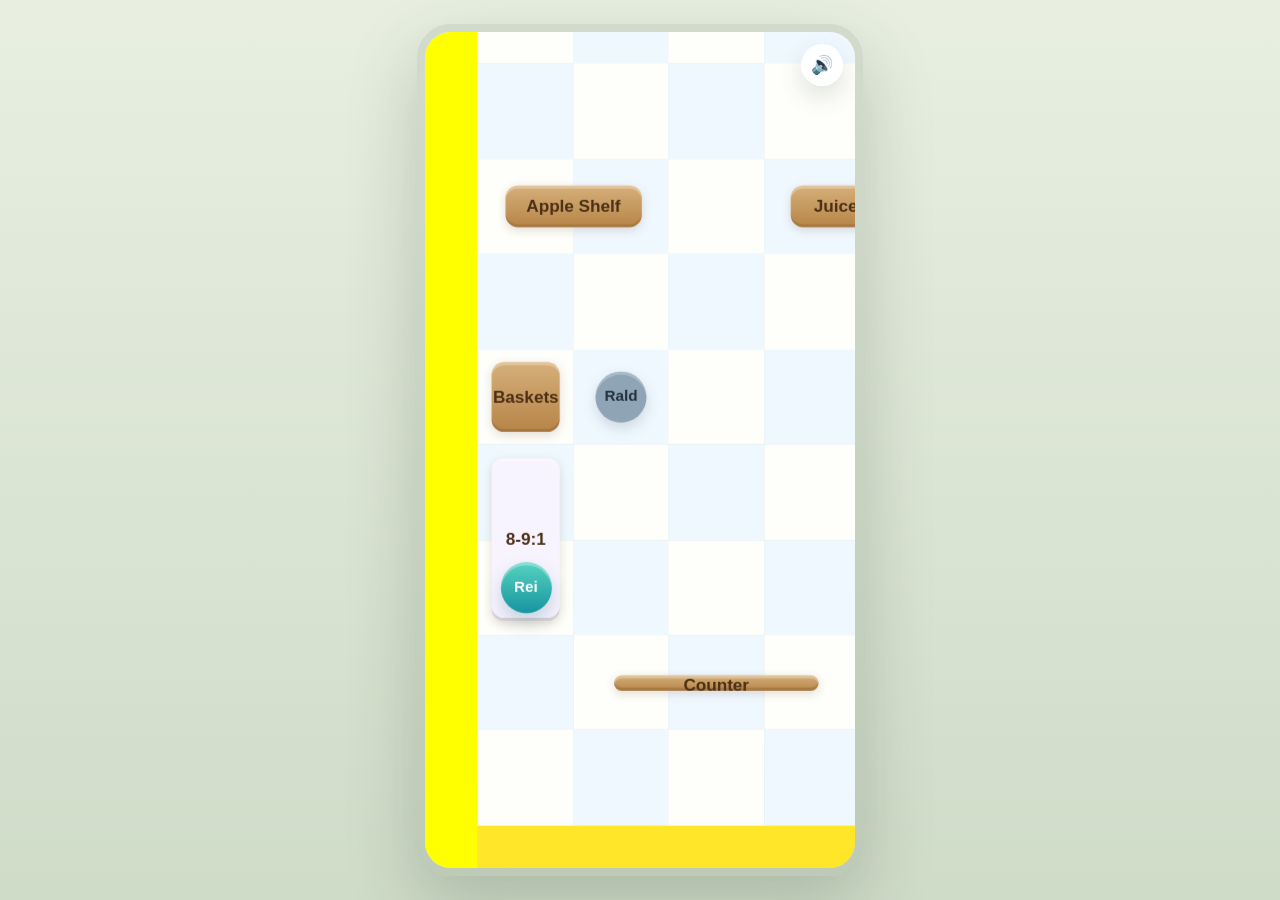
==== index.html @ 33009eb3 "First commit" ====
<!DOCTYPE html>
<html lang="en">
<head>
  <meta charset="UTF-8">
  <meta name="viewport" content="width=device-width, initial-scale=1.0, viewport-fit=cover">
  <title>Mobile Puzzle Board Prototype</title>
  <link rel="stylesheet" href="style.css">
</head>
<body>
  <audio id="bg-music" src="bg_music/bg.mp3" loop preload="auto" aria-hidden="true"></audio>
  <main class="app-shell">
    <section class="phone-frame" aria-label="Portrait game board">
      <div class="game-screen">
        <button id="bg-music-toggle" class="bg-music-toggle" type="button" aria-label="Mute background music" aria-pressed="false">
          <span class="bg-music-toggle-icon" aria-hidden="true">🔊</span>
        </button>
        <section class="board-stage" aria-label="Puzzle board layout">
          <div class="board-shell">
            <div id="board-camera" class="board-camera">
              <div id="board-world" class="board-world">
                <div class="top-gap board-top-decoration" aria-hidden="true">
                  <img class="board-top-image" src="img/Top_1.png" alt="">
                </div>
                <div class="side-gap board-left-decoration" aria-hidden="true">
                  <div class="test-yellow-box"></div>
                  <img class="board-decoration-image" src="img/Window_(hd).png" alt="">
                </div>
                <div class="path-wrap">
                  <div id="grid" class="game-grid" role="grid" aria-label="Centered tiled walkway"></div>
                  <div id="glow-layer" class="glow-layer" aria-hidden="true">
                    <div id="tile-glow" class="tile-glow"></div>
                  </div>
                  <div id="asset-layer" class="asset-layer" aria-hidden="true"></div>
                  <div id="player-layer" class="player-layer" aria-hidden="true">
                    <div id="player" class="player-placeholder">
                      <div id="cleaning-progress-wrap" class="cleaning-progress-wrap" hidden>
                        <div class="progress-bar-bg">
                          <div id="progress-bar-fill" class="progress-bar-fill"></div>
                        </div>
                        <span class="progress-text">Cleaning...</span>
                      </div>
                    </div>
                  </div>
                </div>
                <div class="side-gap board-right-decoration" aria-hidden="true">
                  <div class="test-yellow-box"></div>
                  <img class="board-decoration-image is-flipped" src="img/Window_(hd).png" alt="">
                </div>
                <div class="bottom-gap board-bottom-decoration" aria-hidden="true">
                  <img class="board-top-image" src="img/Top_1.png" alt="">
                </div>
              </div>
            </div>
          </div>
        </section>

        <section id="choice-tray" class="choice-tray" aria-label="Dialogue choices" hidden>
          <button id="choice-a" class="choice-button" type="button"></button>
          <button id="choice-b" class="choice-button" type="button"></button>
        </section>

        <div id="modal-overlay" class="modal-overlay" hidden>
          <div class="modal-content">
            <h2 id="modal-title">Cabinet</h2>
            <div id="emoji-grid" class="emoji-grid"></div>
            <button id="modal-close" class="modal-close-button" type="button">Close</button>
          </div>
        </div>

        <div id="congrats-modal" class="modal-overlay" hidden>
          <div class="modal-content congrats-content">
            <h2>Congratulations!</h2>
            <p>You've prepared everything for breakfast.</p>
            <button id="reset-button" class="choice-button" type="button">Reset Game</button>
          </div>
        </div>
      </div>
    </section>
  </main>

  <script src="script.js"></script>
</body>
</html>
---- style.css ----
:root {
  --frame-max-width: 430px;
  --frame-max-height: 932px;
  --frame-border: 0px;
  --stage-width: min(100vw, var(--frame-max-width));
  --stage-height: 100vh;
  --tile-dark: #fefefa;
  --tile-light: #f0f8ff;
  --safe-top: env(safe-area-inset-top, 0px);
  --safe-bottom: env(safe-area-inset-bottom, 0px);
  --usable-height: calc(var(--stage-height) - var(--safe-top) - var(--safe-bottom));
  --tile-size: min(calc(var(--stage-width) / 7), calc(var(--usable-height) / 13));
  --path-width: calc(var(--tile-size) * 5);
  --path-height: calc(var(--tile-size) * 11);
  --side-gap-width: var(--tile-size);
  --top-gap-height: var(--tile-size);
  --bottom-gap-height: var(--tile-size);
  --page-top: #e8efe1;
  --page-bottom: #cfdcc8;
  --screen-top: #f8fbf4;
  --screen-bottom: #e4ebdf;
  --frame-shadow: 0 28px 70px rgba(45, 60, 47, 0.22);
  --side-fill: #d7e2d0;
}

* {
  box-sizing: border-box;
}

html,
body {
  margin: 0;
  min-height: 100%;
  background: linear-gradient(180deg, var(--page-top), var(--page-bottom));
}

body {
  min-height: 100vh;
}

.app-shell {
  min-height: 100vh;
  display: grid;
  place-items: center;
  padding: 0;
}

.phone-frame {
  width: var(--stage-width);
  height: var(--stage-height);
  display: flex;
  justify-content: center;
  align-items: stretch;
}

.game-screen {
  position: relative;
  flex: 1;
  display: flex;
  flex-direction: column;
  height: 100%;
  background: linear-gradient(180deg, var(--screen-top), var(--screen-bottom));
}

.bg-music-toggle {
  position: absolute;
  top: 12px;
  right: 12px;
  width: 42px;
  height: 42px;
  border: 0;
  border-radius: 50%;
  display: grid;
  place-items: center;
  background: rgba(255, 255, 255, 0.92);
  color: #29412b;
  box-shadow: 0 10px 24px rgba(57, 80, 61, 0.16);
  cursor: pointer;
  z-index: 12;
}

.bg-music-toggle:hover,
.bg-music-toggle:focus-visible {
  outline: none;
  box-shadow:
    0 0 0 3px rgba(0, 127, 255, 0.16),
    0 10px 24px rgba(57, 80, 61, 0.16);
}

.bg-music-toggle-icon {
  font-size: 18px;
  line-height: 1;
}

.board-stage {
  flex: 1;
  display: grid;
  place-items: center;
  padding: 0;
}

.board-shell {
  width: 100%;
  height: 100%;
  background: linear-gradient(180deg, #dde7d8, #d1dccb);
  overflow: hidden;
  position: relative;
  display: grid;
  place-items: center;
}

.board-camera {
  position: absolute;
  inset: 0;
  overflow: hidden;
  display: grid;
  place-items: center;
}

.board-world {
  width: 100%;
  height: 100%;
  display: grid;
  grid-template-columns: 1fr var(--path-width) 1fr;
  grid-template-rows: 1fr var(--path-height) 1fr;
  transform-origin: center center;
  transform: translate(var(--camera-pan-x, 0px), var(--camera-pan-y, 0px)) scale(var(--camera-scale, 1));
  transition: transform 700ms cubic-bezier(0.22, 1, 0.36, 1);
  will-change: transform;
}

.side-gap {
  grid-row: 1 / -1;
  height: 100%;
  background: linear-gradient(180deg, var(--side-fill), #cdd9c8);
  position: relative;
  overflow: visible;
  z-index: 0;
}

.top-gap {
  grid-column: 2;
  width: 100%;
  position: relative;
  overflow: visible;
  z-index: 0;
  grid-row: 1;
}

.bottom-gap {
  grid-column: 2;
  width: 100%;
  position: relative;
  overflow: visible;
  z-index: 0;
  grid-row: 3;
}

.board-left-decoration {
  grid-column: 1;
}

.board-right-decoration {
  grid-column: 3;
}

.board-top-decoration,
.board-bottom-decoration {
  background: #ffe628;
}

.board-decoration-image {
  position: absolute;
  top: 0;
  right: 0;
  width: auto;
  height: 100%;
  display: block;
  max-width: none;
  z-index: 1;
}

.test-yellow-box {
  position: absolute;
  top: 0;
  left: 0;
  width: 100%;
  height: 100%;
  background: yellow;
  z-index: 0;
}

.board-decoration-image.is-flipped {
  transform: scaleX(-1);
  left: 0;
  right: auto;
}

.board-top-image {
  display: none;
}

.board-bottom-decoration .board-top-image {
  display: none;
}

.game-grid {
  display: grid;
  grid-template-columns: repeat(5, var(--tile-size));
  grid-template-rows: repeat(11, var(--tile-size));
  width: var(--path-width);
  height: var(--path-height);
}

.path-wrap {
  grid-column: 2;
  grid-row: 2;
  position: relative;
  width: var(--path-width);
  height: var(--path-height);
  z-index: 1;
}

.glow-layer {
  position: absolute;
  inset: 0;
  pointer-events: none;
  z-index: 1;
}

.tile-glow {
  --glow-size: calc(var(--tile-size) * 0.88);
  position: absolute;
  width: var(--glow-size);
  height: var(--glow-size);
  left: calc((var(--glow-column) - 1) * var(--tile-size) + ((var(--tile-size) - var(--glow-size)) / 2));
  top: calc((var(--glow-row) - 1) * var(--tile-size) + ((var(--tile-size) - var(--glow-size)) / 2));
  border-radius: 16px;
  background: radial-gradient(circle, rgba(0, 127, 255, 0.58), rgba(0, 127, 255, 0.12) 58%, rgba(0, 127, 255, 0) 100%);
  box-shadow:
    0 0 0 1px rgba(0, 127, 255, 0.2),
    0 0 14px rgba(0, 127, 255, 0.34);
  opacity: 0;
  transform: scale(0.68);
}

.tile-glow.is-active {
  animation: tile-click-glow 420ms ease-out forwards;
}

.asset-layer {
  position: absolute;
  inset: 0;
  display: grid;
  grid-template-columns: repeat(5, var(--tile-size));
  grid-template-rows: repeat(11, var(--tile-size));
  pointer-events: none;
  z-index: 2;
}

.asset-layer.is-scene-locked .placeholder-interactive {
  pointer-events: none;
}

.player-layer {
  position: absolute;
  inset: 0;
  pointer-events: none;
  z-index: 3;
}

.tile {
  padding: 0;
  border: 0;
  appearance: none;
  background: var(--tile-dark);
  cursor: pointer;
}

.tile-alt {
  background: var(--tile-light);
}

.tile:focus-visible {
  outline: 2px solid rgba(63, 137, 160, 0.45);
  outline-offset: -2px;
}

@keyframes tile-click-glow {
  0% {
    opacity: 0;
    transform: scale(0.72);
  }

  18% {
    opacity: 1;
    transform: scale(1);
  }

  100% {
    opacity: 0;
    transform: scale(1.18);
  }
}

@keyframes npc-pulse {
  0% {
    opacity: 0.85;
    transform: scale(0.88);
  }

  100% {
    opacity: 0;
    transform: scale(1.18);
  }
}

@keyframes player-item-pop {
  0% {
    opacity: 0;
    transform: translateX(-50%) translateY(10px) scale(0.32);
  }

  72% {
    opacity: 1;
    transform: translateX(-50%) translateY(-2px) scale(1.12);
  }

  100% {
    opacity: 1;
    transform: translateX(-50%) translateY(0) scale(1);
  }
}

.box-placeholder {
  display: grid;
  place-items: center;
  position: relative;
  margin: 14%;
  border-radius: 8px;
  background: linear-gradient(180deg, #d6b07a, #b78548);
  color: #4b2f16;
  font-family: Arial, sans-serif;
  font-size: clamp(10px, calc(var(--tile-size) * 0.18), 14px);
  font-weight: 700;
  line-height: 1.1;
  text-align: center;
  box-shadow:
    inset 0 2px 0 rgba(255, 255, 255, 0.28),
    inset 0 -2px 0 rgba(88, 54, 23, 0.18),
    0 2px 6px rgba(80, 54, 29, 0.16);
}

.box-placeholder.is-walkable-highlight {
  background: #f8f4ff;
}

.box-placeholder.is-spill {
  background: linear-gradient(180deg, #5ea6d8, #3b7fb3);
  color: #ffffff;
  box-shadow:
    inset 0 2px 0 rgba(255, 255, 255, 0.2),
    inset 0 -2px 0 rgba(0, 0, 0, 0.1),
    0 2px 6px rgba(35, 75, 105, 0.2);
}

.box-placeholder::after {
  content: none;
}

.box-placeholder.is-highlighted {
  box-shadow:
    0 0 0 4px rgba(0, 127, 255, 0.16),
    0 0 18px rgba(0, 127, 255, 0.42),
    inset 0 2px 0 rgba(255, 255, 255, 0.28),
    inset 0 -2px 0 rgba(88, 54, 23, 0.18),
    0 2px 6px rgba(80, 54, 29, 0.16);
}

.box-placeholder.is-highlighted::before {
  content: "";
  position: absolute;
  inset: -10%;
  border-radius: 12px;
  border: 2px solid rgba(0, 127, 255, 0.24);
  animation: npc-pulse 1600ms ease-out infinite;
  pointer-events: none;
}

.human-placeholder {
  display: grid;
  place-items: center;
  align-self: center;
  justify-self: center;
  position: relative;
  width: 54%;
  aspect-ratio: 1;
  border-radius: 50%;
  background: #8fa4b5;
  color: #21313d;
  font-family: Arial, sans-serif;
  font-size: clamp(9px, calc(var(--tile-size) * 0.16), 12px);
  font-weight: 700;
  line-height: 1;
  text-align: center;
  box-shadow:
    inset 0 2px 0 rgba(255, 255, 255, 0.24),
    0 4px 8px rgba(67, 85, 98, 0.18);
}

.placeholder-interactive {
  pointer-events: auto;
  cursor: pointer;
}

.human-placeholder.is-highlighted {
  box-shadow:
    0 0 0 4px rgba(0, 127, 255, 0.16),
    0 0 18px rgba(0, 127, 255, 0.42),
    inset 0 2px 0 rgba(255, 255, 255, 0.24),
    0 4px 8px rgba(67, 85, 98, 0.18);
}

.human-placeholder.is-highlighted::before {
  content: "";
  position: absolute;
  inset: -18%;
  border-radius: 50%;
  border: 2px solid rgba(0, 127, 255, 0.24);
  animation: npc-pulse 1600ms ease-out infinite;
}

.player-placeholder {
  --player-size: calc(var(--tile-size) * 0.54);
  position: absolute;
  display: grid;
  place-items: center;
  width: var(--player-size);
  height: var(--player-size);
  left: calc((var(--player-column) - 1) * var(--tile-size) + ((var(--tile-size) - var(--player-size)) / 2));
  top: calc((var(--player-row) - 1) * var(--tile-size) + ((var(--tile-size) - var(--player-size)) / 2));
  border-radius: 50%;
  background: linear-gradient(180deg, #57d4c0, #1795a1);
  color: #ffffff;
  font-family: Arial, sans-serif;
  font-size: clamp(9px, calc(var(--tile-size) * 0.16), 12px);
  font-weight: 700;
  line-height: 1;
  text-align: center;
  box-shadow:
    inset 0 2px 0 rgba(255, 255, 255, 0.3),
    0 6px 12px rgba(22, 94, 104, 0.22);
  transition:
    left 140ms linear,
    top 140ms linear,
    transform 140ms ease;
}

.player-label {
  position: relative;
  z-index: 1;
}

.player-placeholder.is-moving {
  transform: scale(0.92);
}

.player-item-token {
  position: absolute;
  left: 50%;
  bottom: calc(100% + 24px);
  transform: translateX(-50%) translateY(8px) scale(0.4);
  width: calc(var(--tile-size) * 0.82);
  height: calc(var(--tile-size) * 0.82);
  border-radius: 50%;
  display: grid;
  place-items: center;
  background: rgba(255, 255, 255, 0.96);
  color: #9a6a22;
  font-family: Arial, sans-serif;
  font-size: clamp(8px, calc(var(--tile-size) * 0.14), 11px);
  font-weight: 700;
  text-align: center;
  box-shadow: 0 10px 22px rgba(57, 80, 61, 0.18);
  opacity: 0;
  pointer-events: none;
  z-index: 5;
  transition:
    opacity 220ms ease,
    transform 220ms ease,
    box-shadow 220ms ease;
}

.player-item-token.is-visible {
  opacity: 1;
  transform: translateX(-50%) translateY(0) scale(1);
  animation: player-item-pop 380ms cubic-bezier(0.22, 1.3, 0.36, 1);
}

.player-item-token.is-glowing {
  box-shadow:
    0 0 0 4px rgba(255, 203, 92, 0.18),
    0 0 18px rgba(255, 203, 92, 0.5),
    0 10px 22px rgba(57, 80, 61, 0.18);
}

.speech-bubble {
  position: absolute;
  left: 50%;
  bottom: calc(100% + 10px);
  transform: translateX(-50%);
  min-width: calc(var(--tile-size) * 2.2);
  max-width: calc(var(--tile-size) * 4.4);
  padding: 10px 12px;
  border-radius: 16px;
  background: rgba(255, 255, 255, 0.96);
  color: #29412b;
  font-family: Arial, sans-serif;
  font-size: clamp(10px, calc(var(--tile-size) * 0.18), 13px);
  font-weight: 700;
  line-height: 1.3;
  text-align: center;
  box-shadow: 0 12px 28px rgba(57, 80, 61, 0.16);
  pointer-events: none;
  z-index: 4;
}

.speech-bubble::after {
  content: "";
  position: absolute;
  left: 50%;
  top: 100%;
  width: 12px;
  height: 12px;
  background: inherit;
  transform: translateX(-50%) rotate(45deg);
  border-radius: 2px;
}

.player-bubble {
  max-width: calc(var(--tile-size) * 3.6);
}

.npc-bubble {
  min-width: calc(var(--tile-size) * 2.4);
}

.prompt-bubble {
  min-width: 0;
  width: calc(var(--tile-size) * 0.72);
  height: calc(var(--tile-size) * 0.72);
  padding: 0;
  border-radius: 50%;
  display: grid;
  place-items: center;
  font-size: clamp(12px, calc(var(--tile-size) * 0.24), 18px);
  font-weight: 900;
  line-height: 1;
}

.prompt-bubble::after {
  display: none;
}

.choice-tray {
  position: absolute;
  left: 16px;
  right: 16px;
  bottom: calc(var(--safe-bottom) + 14px);
  display: grid;
  gap: 10px;
  z-index: 6;
  transform: translateY(20px);
  opacity: 0;
  pointer-events: none;
  transition:
    transform 220ms ease,
    opacity 220ms ease;
}

.choice-tray.is-visible {
  transform: translateY(0);
  opacity: 1;
  pointer-events: auto;
}

.choice-button {
  width: 100%;
  min-height: 54px;
  border: 0;
  border-radius: 18px;
  background: rgba(255, 255, 255, 0.96);
  color: #29412b;
  cursor: pointer;
  font-family: Arial, sans-serif;
  font-size: 0.94rem;
  font-weight: 700;
  line-height: 1.2;
  text-align: left;
  padding: 14px 16px;
  box-shadow: 0 12px 28px rgba(57, 80, 61, 0.16);
  transition:
    box-shadow 180ms ease,
    transform 180ms ease,
    border-color 180ms ease;
  border: 2px solid transparent;
}

.choice-button:hover:not(:disabled),
.choice-button:focus-visible:not(:disabled) {
  border-color: rgba(0, 127, 255, 0.58);
  box-shadow:
    0 0 0 3px rgba(0, 127, 255, 0.16),
    0 12px 28px rgba(57, 80, 61, 0.16);
  transform: translateY(-1px);
}

.choice-button:disabled {
  opacity: 0.48;
  box-shadow: none;
  cursor: default;
}

.modal-overlay {
  position: absolute;
  inset: 0;
  background: rgba(0, 0, 0, 0.6);
  display: grid;
  place-items: center;
  z-index: 10;
  opacity: 0;
  pointer-events: none;
  transition: opacity 220ms ease;
}

.modal-overlay.is-visible {
  opacity: 1;
  pointer-events: auto;
}

.modal-content {
  background: #ffffff;
  padding: 24px;
  border-radius: 24px;
  width: 90%;
  max-width: 340px;
  text-align: center;
  box-shadow: 0 20px 40px rgba(0, 0, 0, 0.3);
  transform: translateY(20px);
  transition: transform 300ms cubic-bezier(0.22, 1, 0.36, 1);
}

.modal-overlay.is-visible .modal-content {
  transform: translateY(0);
}

.modal-content h2 {
  margin-top: 0;
  color: #29412b;
  font-family: Arial, sans-serif;
  font-size: 1.4rem;
}

.emoji-grid {
  display: grid;
  grid-template-columns: repeat(3, 1fr);
  gap: 12px;
  margin: 20px 0;
}

.emoji-button {
  aspect-ratio: 1;
  font-size: 2rem;
  border: 2px solid #f0f0f0;
  border-radius: 12px;
  background: #fbfbfb;
  cursor: pointer;
  display: grid;
  place-items: center;
  transition: all 180ms ease;
}

.emoji-button:hover,
.emoji-button:focus-visible {
  background: #f8f4ff;
  border-color: #007fff;
  transform: scale(1.05);
}

.emoji-button.is-wrong {
  opacity: 0.3;
  pointer-events: none;
  filter: grayscale(1);
}

.modal-close-button {
  background: none;
  border: 0;
  color: #888;
  font-family: Arial, sans-serif;
  font-weight: 700;
  cursor: pointer;
  margin-top: 10px;
}

.congrats-content p {
  color: #555;
  margin-bottom: 24px;
  font-family: Arial, sans-serif;
}

.cleaning-progress-wrap {
  position: absolute;
  bottom: calc(100% + 12px);
  left: 50%;
  transform: translateX(-50%);
  width: calc(var(--tile-size) * 1.5);
  display: flex;
  flex-direction: column;
  align-items: center;
  pointer-events: none;
  z-index: 10;
}

.cleaning-progress-wrap[hidden] {
  display: none !important;
}

.progress-bar-bg {
  width: 100%;
  height: 8px;
  background: rgba(0, 0, 0, 0.15);
  border-radius: 4px;
  overflow: hidden;
  box-shadow: inset 0 1px 2px rgba(0, 0, 0, 0.2);
}

.progress-bar-fill {
  width: 0%;
  height: 100%;
  background: linear-gradient(90deg, #5ea6d8, #007fff);
  border-radius: 4px;
  transition: width 100ms linear;
}

.progress-text {
  margin-top: 4px;
  font-family: Arial, sans-serif;
  font-size: 10px;
  font-weight: 700;
  color: #007fff;
  text-transform: uppercase;
  letter-spacing: 0.5px;
  text-shadow: 0 1px 2px rgba(255, 255, 255, 0.8);
}

@keyframes spin {
  to { transform: rotate(360deg); }
}

@media (min-width: 768px) {
  :root {
    --frame-border: 8px;
    --stage-width: min(calc(100vw - 48px), calc(var(--frame-max-width) + (var(--frame-border) * 2)));
    --stage-height: min(calc(100vh - 48px), calc(var(--frame-max-height) + (var(--frame-border) * 2)));
    --tile-size: min(
      calc((var(--stage-width) - (var(--frame-border) * 2)) / 7),
      calc((var(--stage-height) - (var(--frame-border) * 2)) / 13)
    );
  }

  .app-shell {
    padding: 24px;
  }

  .phone-frame {
    border-radius: 34px;
    overflow: hidden;
    box-shadow: var(--frame-shadow);
    border: var(--frame-border) solid rgba(61, 74, 60, 0.12);
  }
}
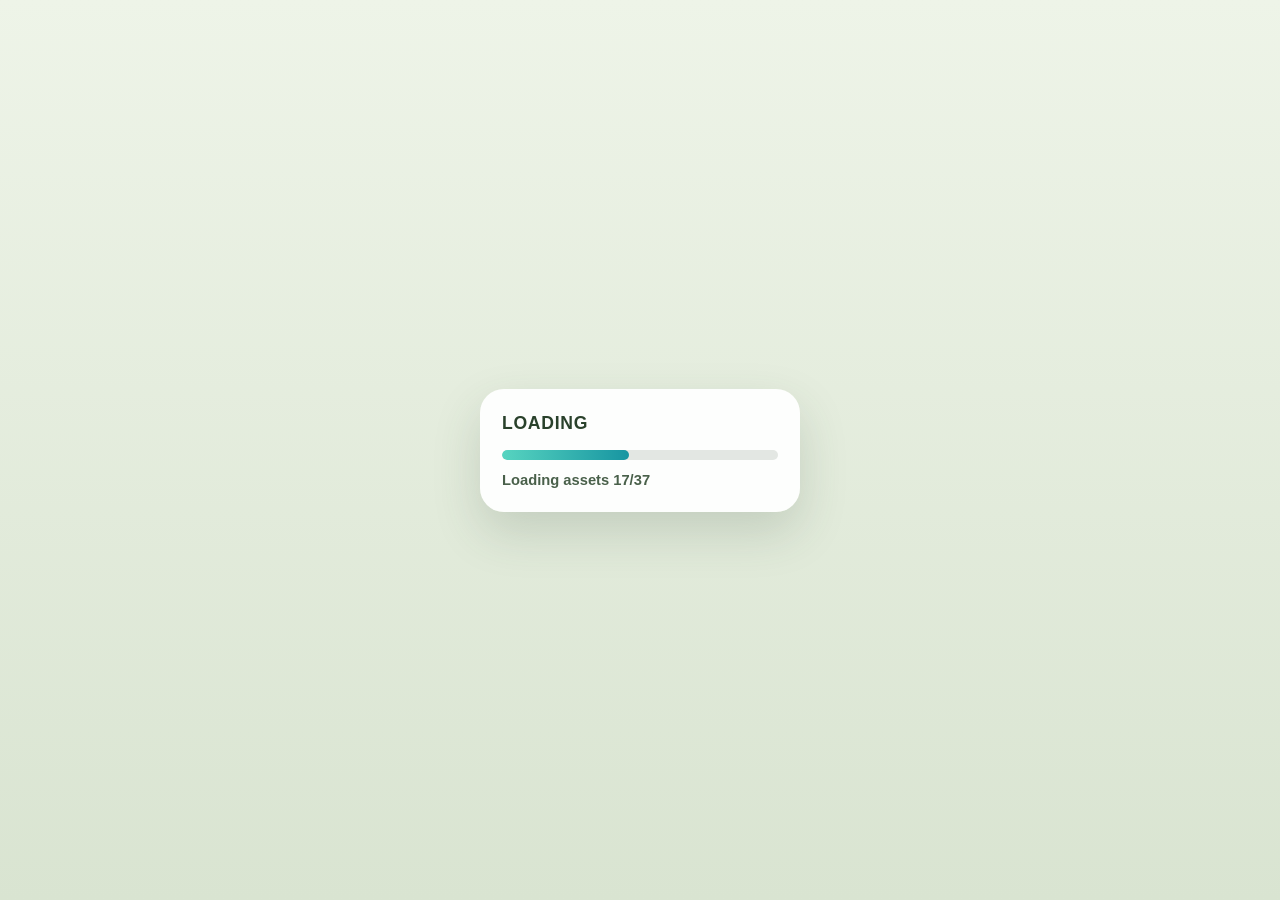
==== commit 13dc29eb: "Add audio, loading screen, and gameplay polish" ====
--- a/index.html
+++ b/index.html
@@ -7,6 +7,15 @@
   <link rel="stylesheet" href="style.css">
 </head>
 <body>
+  <div id="loading-screen" class="loading-screen" role="status" aria-live="polite">
+    <div class="loading-panel">
+      <div class="loading-title">Loading</div>
+      <div class="loading-bar">
+        <div id="loading-bar-fill" class="loading-bar-fill"></div>
+      </div>
+      <div id="loading-text" class="loading-text">Preparing assets...</div>
+    </div>
+  </div>
   <audio id="bg-music" src="bg_music/bg.mp3" loop preload="auto" aria-hidden="true"></audio>
   <main class="app-shell">
     <section class="phone-frame" aria-label="Portrait game board">
--- a/style.css
+++ b/style.css
@@ -38,6 +38,64 @@
   min-height: 100vh;
 }
 
+.loading-screen {
+  position: fixed;
+  inset: 0;
+  display: grid;
+  place-items: center;
+  background: linear-gradient(180deg, #eef4e8, #d9e4d1);
+  z-index: 100;
+  transition: opacity 240ms ease, visibility 240ms ease;
+}
+
+.loading-screen.is-hidden {
+  opacity: 0;
+  visibility: hidden;
+  pointer-events: none;
+}
+
+.loading-panel {
+  width: min(320px, calc(100vw - 48px));
+  padding: 24px 22px;
+  border-radius: 24px;
+  background: rgba(255, 255, 255, 0.94);
+  box-shadow: 0 20px 48px rgba(57, 80, 61, 0.18);
+}
+
+.loading-title {
+  color: #29412b;
+  font-family: Arial, sans-serif;
+  font-size: 1.1rem;
+  font-weight: 800;
+  letter-spacing: 0.04em;
+  text-transform: uppercase;
+}
+
+.loading-bar {
+  width: 100%;
+  height: 10px;
+  margin-top: 16px;
+  border-radius: 999px;
+  overflow: hidden;
+  background: rgba(41, 65, 43, 0.12);
+}
+
+.loading-bar-fill {
+  width: 0%;
+  height: 100%;
+  border-radius: inherit;
+  background: linear-gradient(90deg, #57d4c0, #1795a1);
+  transition: width 180ms ease;
+}
+
+.loading-text {
+  margin-top: 12px;
+  color: #49604a;
+  font-family: Arial, sans-serif;
+  font-size: 0.92rem;
+  font-weight: 700;
+}
+
 .app-shell {
   min-height: 100vh;
   display: grid;
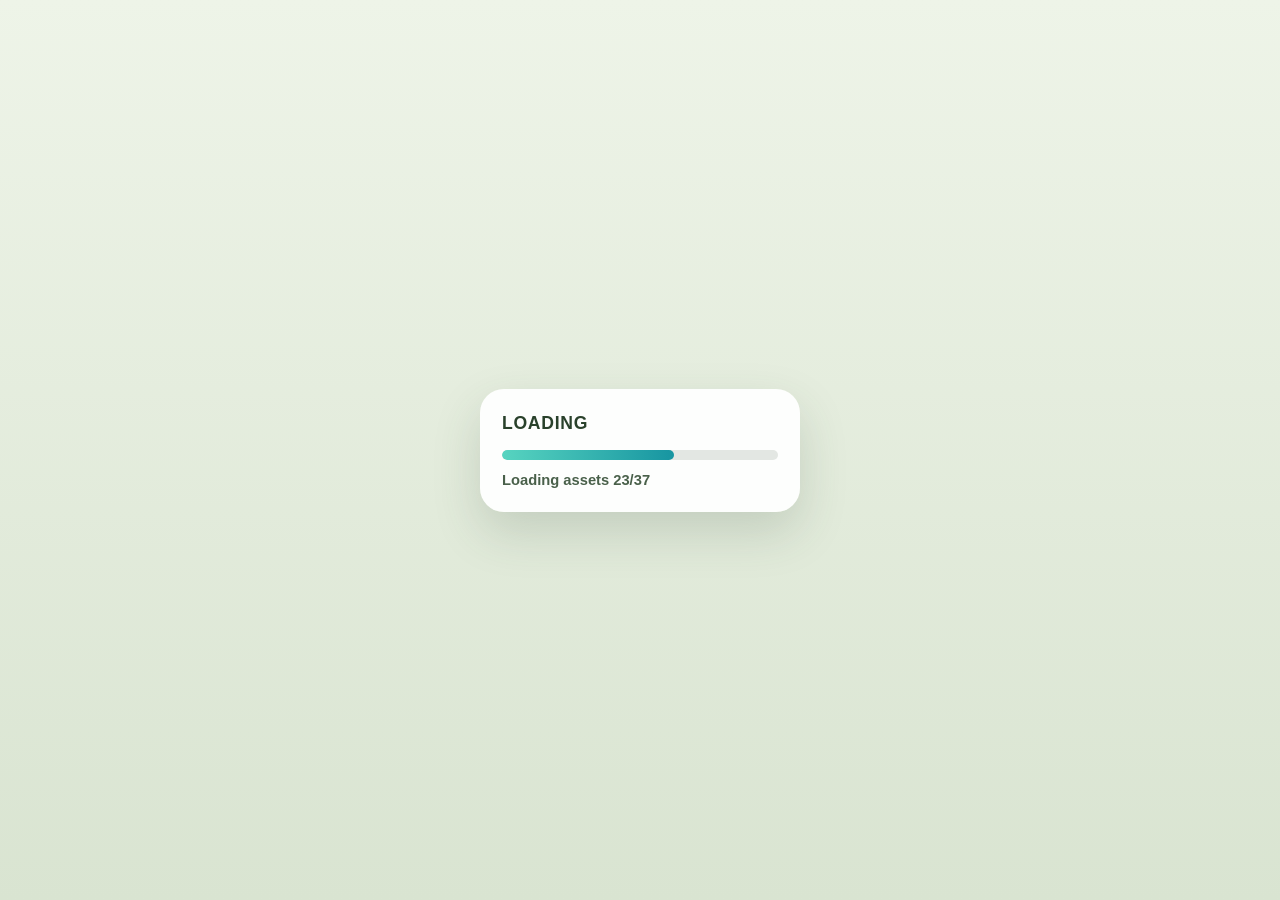
==== commit 542b134c: "Update window asset references" ====
--- a/index.html
+++ b/index.html
@@ -32,7 +32,7 @@
                 </div>
                 <div class="side-gap board-left-decoration" aria-hidden="true">
                   <div class="test-yellow-box"></div>
-                  <img class="board-decoration-image" src="img/Window_(hd).png" alt="">
+                  <img class="board-decoration-image" src="img/Window_(sd).png" alt="">
                 </div>
                 <div class="path-wrap">
                   <div id="grid" class="game-grid" role="grid" aria-label="Centered tiled walkway"></div>
@@ -53,7 +53,7 @@
                 </div>
                 <div class="side-gap board-right-decoration" aria-hidden="true">
                   <div class="test-yellow-box"></div>
-                  <img class="board-decoration-image is-flipped" src="img/Window_(hd).png" alt="">
+                  <img class="board-decoration-image is-flipped" src="img/Window_(sd).png" alt="">
                 </div>
                 <div class="bottom-gap board-bottom-decoration" aria-hidden="true">
                   <img class="board-top-image" src="img/Top_1.png" alt="">
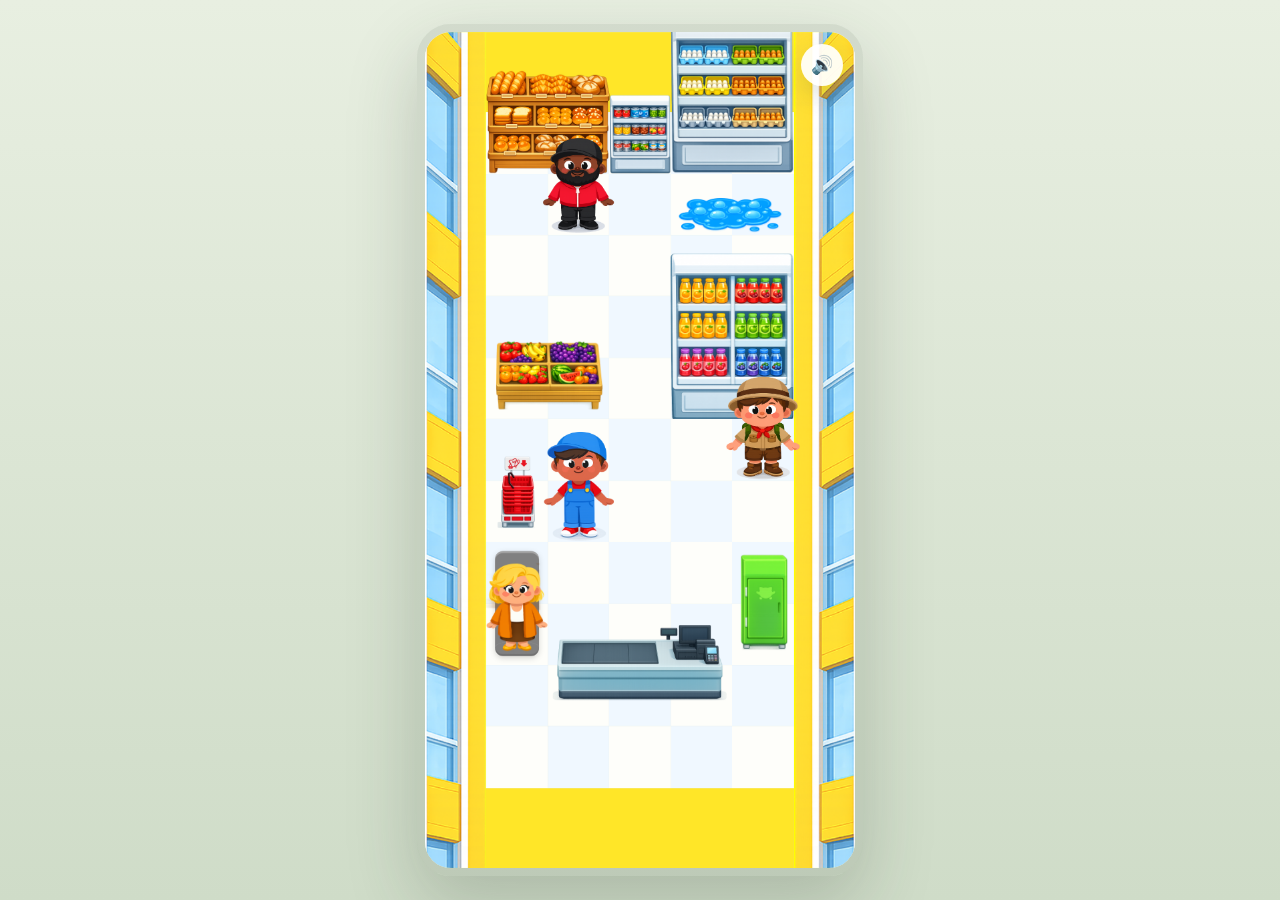
==== commit 489ec724: "Added assets" ====
--- a/index.html
+++ b/index.html
@@ -39,6 +39,8 @@
                   <div id="glow-layer" class="glow-layer" aria-hidden="true">
                     <div id="tile-glow" class="tile-glow"></div>
                   </div>
+                  <div id="floor-layer" class="floor-layer" aria-hidden="true"></div>
+                  <div id="npc-layer" class="npc-layer" aria-hidden="true"></div>
                   <div id="asset-layer" class="asset-layer" aria-hidden="true"></div>
                   <div id="player-layer" class="player-layer" aria-hidden="true">
                     <div id="player" class="player-placeholder">
--- a/style.css
+++ b/style.css
@@ -306,6 +306,12 @@
   animation: tile-click-glow 420ms ease-out forwards;
 }
 
+.box-placeholder.has-placeholder-image.is-highlighted .placeholder-image {
+  filter:
+    drop-shadow(0 0 0.6rem rgba(0, 127, 255, 0.55))
+    drop-shadow(0 0 1.2rem rgba(0, 127, 255, 0.35));
+}
+
 .asset-layer {
   position: absolute;
   inset: 0;
@@ -313,18 +319,42 @@
   grid-template-columns: repeat(5, var(--tile-size));
   grid-template-rows: repeat(11, var(--tile-size));
   pointer-events: none;
+  z-index: 3;
+}
+
+.floor-layer {
+  position: absolute;
+  inset: 0;
+  display: grid;
+  grid-template-columns: repeat(5, var(--tile-size));
+  grid-template-rows: repeat(11, var(--tile-size));
+  pointer-events: none;
   z-index: 2;
 }
 
+.npc-layer {
+  position: absolute;
+  inset: 0;
+  display: grid;
+  grid-template-columns: repeat(5, var(--tile-size));
+  grid-template-rows: repeat(11, var(--tile-size));
+  pointer-events: none;
+  z-index: 4;
+}
+
 .asset-layer.is-scene-locked .placeholder-interactive {
   pointer-events: none;
 }
 
+.npc-layer.is-scene-locked .placeholder-interactive {
+  pointer-events: none;
+}
+
 .player-layer {
   position: absolute;
   inset: 0;
   pointer-events: none;
-  z-index: 3;
+  z-index: 5;
 }
 
 .tile {
@@ -413,13 +443,53 @@
   background: #f8f4ff;
 }
 
-.box-placeholder.is-spill {
-  background: linear-gradient(180deg, #5ea6d8, #3b7fb3);
-  color: #ffffff;
-  box-shadow:
-    inset 0 2px 0 rgba(255, 255, 255, 0.2),
-    inset 0 -2px 0 rgba(0, 0, 0, 0.1),
-    0 2px 6px rgba(35, 75, 105, 0.2);
+.box-placeholder[data-box-id="cabinet-left"] {
+  background: gray;
+  box-shadow:
+    inset 0 2px 0 rgba(255, 255, 255, 0.28),
+    inset 0 -2px 0 rgba(0, 0, 0, 0.12),
+    0 2px 6px rgba(0, 0, 0, 0.16);
+}
+
+.has-placeholder-image {
+  margin: 0;
+  border-radius: 10px;
+  background: none;
+  box-shadow: none;
+}
+
+.has-placeholder-image .placeholder-image {
+  display: block;
+  pointer-events: none;
+  user-select: none;
+}
+
+.has-placeholder-image.is-contained-image {
+  overflow: hidden;
+}
+
+.has-placeholder-image.is-contained-image .placeholder-image {
+  width: 100%;
+  height: 100%;
+  object-fit: contain;
+  object-position: center;
+}
+
+.has-placeholder-image.is-overflow-image {
+  overflow: visible;
+}
+
+.has-placeholder-image.is-overflow-image .placeholder-image {
+  position: absolute;
+  left: 50%;
+  bottom: 0;
+  width: 100%;
+  height: auto;
+  transform: translateX(-50%);
+}
+
+.box-placeholder.has-placeholder-image.is-overflow-image[data-box-id="cabinet"] .placeholder-image {
+  width: 135%;
 }
 
 .box-placeholder::after {
@@ -466,6 +536,29 @@
     0 4px 8px rgba(67, 85, 98, 0.18);
 }
 
+.human-placeholder.has-placeholder-image {
+  width: 100%;
+  height: 100%;
+  align-self: stretch;
+  justify-self: stretch;
+  aspect-ratio: auto;
+  background: none;
+  box-shadow: none;
+  color: transparent;
+  border-radius: 0;
+  --bubble-offset: calc(var(--tile-size) * 0.62);
+}
+
+.human-placeholder.has-placeholder-image .placeholder-image {
+  width: 120%;
+}
+
+.box-placeholder.has-placeholder-image[data-box-id="spill"] {
+  background: none;
+  box-shadow: none;
+  border-radius: 0;
+}
+
 .placeholder-interactive {
   pointer-events: auto;
   cursor: pointer;
@@ -489,7 +582,7 @@
 }
 
 .player-placeholder {
-  --player-size: calc(var(--tile-size) * 0.54);
+  --player-size: calc(var(--tile-size) * 0.72);
   position: absolute;
   display: grid;
   place-items: center;
@@ -514,6 +607,24 @@
     transform 140ms ease;
 }
 
+.player-placeholder.has-player-image {
+  border-radius: 0;
+  background: none;
+  box-shadow: none;
+  --bubble-offset: calc(var(--tile-size) * 0.62);
+}
+
+.player-image {
+  position: absolute;
+  left: 50%;
+  bottom: 0;
+  width: 140%;
+  height: auto;
+  transform: translateX(-50%);
+  pointer-events: none;
+  user-select: none;
+}
+
 .player-label {
   position: relative;
   z-index: 1;
@@ -531,6 +642,8 @@
   width: calc(var(--tile-size) * 0.82);
   height: calc(var(--tile-size) * 0.82);
   border-radius: 50%;
+  overflow: hidden;
+  padding: 12%;
   display: grid;
   place-items: center;
   background: rgba(255, 255, 255, 0.96);
@@ -562,10 +675,20 @@
     0 10px 22px rgba(57, 80, 61, 0.18);
 }
 
+.player-item-token .player-item-image {
+  width: 74%;
+  height: 74%;
+  display: block;
+  align-self: center;
+  justify-self: center;
+  object-fit: contain;
+  object-position: center;
+}
+
 .speech-bubble {
   position: absolute;
   left: 50%;
-  bottom: calc(100% + 10px);
+  bottom: calc(100% + var(--bubble-offset, 10px));
   transform: translateX(-50%);
   min-width: calc(var(--tile-size) * 2.2);
   max-width: calc(var(--tile-size) * 4.4);
@@ -622,11 +745,19 @@
 
 .choice-tray {
   position: absolute;
-  left: 16px;
-  right: 16px;
-  bottom: calc(var(--safe-bottom) + 14px);
+  left: 0;
+  right: 0;
+  bottom: 0;
+  min-height: 190px;
   display: grid;
   gap: 10px;
+  padding: 21px 16px calc(var(--safe-bottom) + 21px);
+  border-radius: 24px 24px 0 0;
+  background: rgba(223, 231, 218, 0.94);
+  box-shadow:
+    0 -18px 40px rgba(57, 80, 61, 0.16),
+    0 0 0 999px rgba(24, 34, 25, 0.18);
+  backdrop-filter: blur(10px);
   z-index: 6;
   transform: translateY(20px);
   opacity: 0;
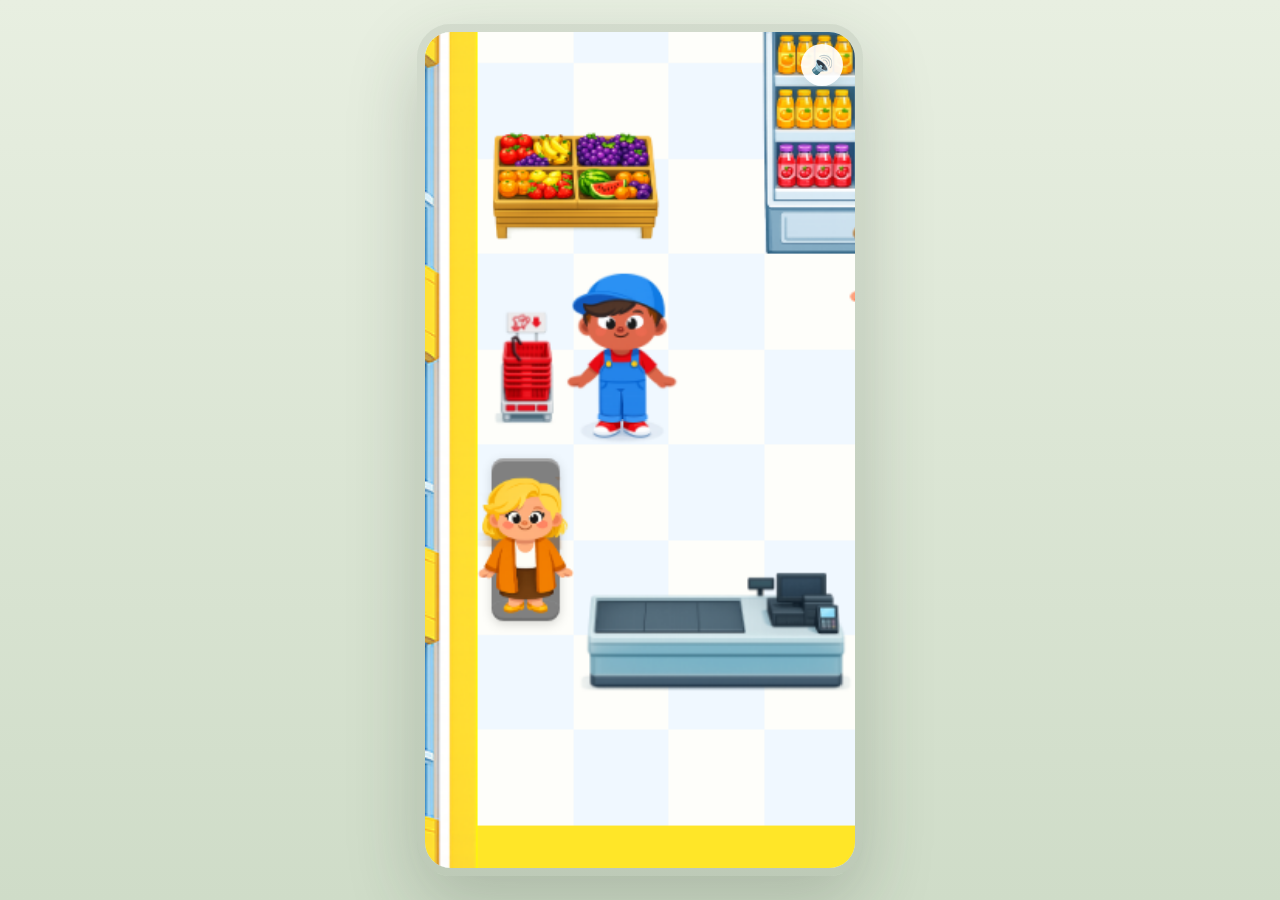
==== commit 917f3dd8: "added dynamic depth logic" ====
--- a/index.html
+++ b/index.html
@@ -42,6 +42,9 @@
                   <div id="floor-layer" class="floor-layer" aria-hidden="true"></div>
                   <div id="npc-layer" class="npc-layer" aria-hidden="true"></div>
                   <div id="asset-layer" class="asset-layer" aria-hidden="true"></div>
+                  <div id="front-asset-layer" class="front-asset-layer" aria-hidden="true"></div>
+                  <div id="front-npc-layer" class="front-npc-layer" aria-hidden="true"></div>
+                  <div id="top-asset-layer" class="top-asset-layer" aria-hidden="true"></div>
                   <div id="player-layer" class="player-layer" aria-hidden="true">
                     <div id="player" class="player-placeholder">
                       <div id="cleaning-progress-wrap" class="cleaning-progress-wrap" hidden>
--- a/style.css
+++ b/style.css
@@ -322,23 +322,53 @@
   z-index: 3;
 }
 
-.floor-layer {
+.front-asset-layer {
   position: absolute;
   inset: 0;
   display: grid;
   grid-template-columns: repeat(5, var(--tile-size));
   grid-template-rows: repeat(11, var(--tile-size));
   pointer-events: none;
-  z-index: 2;
-}
-
-.npc-layer {
+  z-index: 6;
+}
+
+.front-npc-layer {
   position: absolute;
   inset: 0;
   display: grid;
   grid-template-columns: repeat(5, var(--tile-size));
   grid-template-rows: repeat(11, var(--tile-size));
   pointer-events: none;
+  z-index: 7;
+}
+
+.top-asset-layer {
+  position: absolute;
+  inset: 0;
+  display: grid;
+  grid-template-columns: repeat(5, var(--tile-size));
+  grid-template-rows: repeat(11, var(--tile-size));
+  pointer-events: none;
+  z-index: 9;
+}
+
+.floor-layer {
+  position: absolute;
+  inset: 0;
+  display: grid;
+  grid-template-columns: repeat(5, var(--tile-size));
+  grid-template-rows: repeat(11, var(--tile-size));
+  pointer-events: none;
+  z-index: 2;
+}
+
+.npc-layer {
+  position: absolute;
+  inset: 0;
+  display: grid;
+  grid-template-columns: repeat(5, var(--tile-size));
+  grid-template-rows: repeat(11, var(--tile-size));
+  pointer-events: none;
   z-index: 4;
 }
 
@@ -346,6 +376,18 @@
   pointer-events: none;
 }
 
+.front-asset-layer.is-scene-locked .placeholder-interactive {
+  pointer-events: none;
+}
+
+.front-npc-layer.is-scene-locked .placeholder-interactive {
+  pointer-events: none;
+}
+
+.top-asset-layer.is-scene-locked .placeholder-interactive {
+  pointer-events: none;
+}
+
 .npc-layer.is-scene-locked .placeholder-interactive {
   pointer-events: none;
 }
@@ -355,6 +397,10 @@
   inset: 0;
   pointer-events: none;
   z-index: 5;
+}
+
+.player-layer.is-depth-front {
+  z-index: 8;
 }
 
 .tile {
